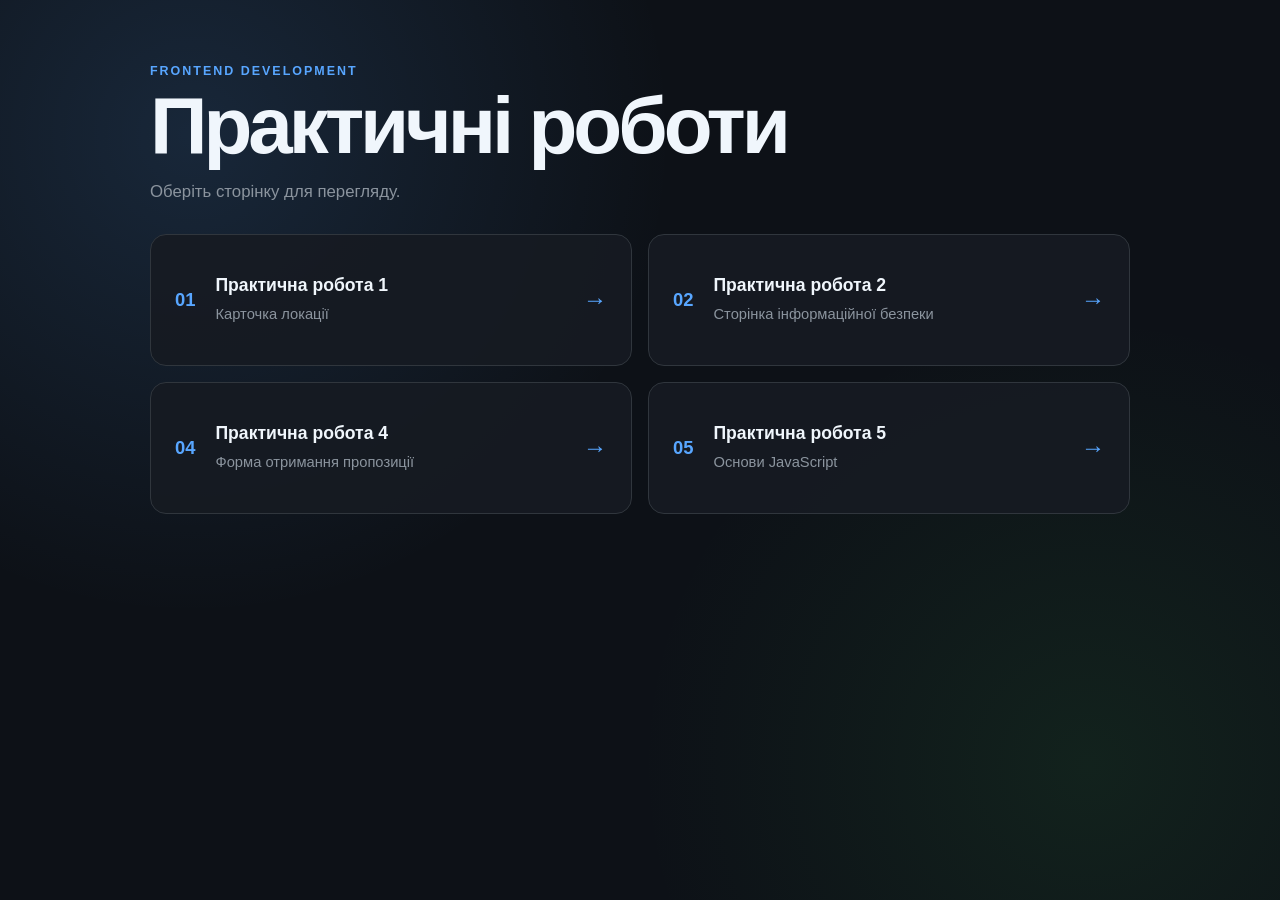
==== index.html @ 854cbe30 "add push to github pages workflow" ====
<!doctype html>
<html lang="uk">
  <head>
    <meta charset="UTF-8">
    <meta name="viewport" content="width=device-width, initial-scale=1.0">
    <title>Практичні роботи з Frontend Development</title>
    <link rel="stylesheet" href="style.css">
  </head>
  <body>
    <main class="menu">
      <header class="menu__header">
        <p class="menu__eyebrow">Frontend Development</p>
        <h1>Практичні роботи</h1>
        <p class="menu__description">Оберіть сторінку для перегляду.</p>
      </header>

      <nav class="menu__grid" aria-label="Практичні роботи">
        <a class="menu__card" href="task1/">
          <span class="menu__number">01</span>
          <span class="menu__content">
            <strong>Практична робота 1</strong>
            <small>Карточка локації</small>
          </span>
          <span class="menu__arrow" aria-hidden="true">→</span>
        </a>

        <a class="menu__card" href="task2/">
          <span class="menu__number">02</span>
          <span class="menu__content">
            <strong>Практична робота 2</strong>
            <small>Сторінка інформаційної безпеки</small>
          </span>
          <span class="menu__arrow" aria-hidden="true">→</span>
        </a>

        <a class="menu__card" href="task4/">
          <span class="menu__number">04</span>
          <span class="menu__content">
            <strong>Практична робота 4</strong>
            <small>Форма отримання пропозиції</small>
          </span>
          <span class="menu__arrow" aria-hidden="true">→</span>
        </a>

        <a class="menu__card" href="task5/">
          <span class="menu__number">05</span>
          <span class="menu__content">
            <strong>Практична робота 5</strong>
            <small>Основи JavaScript</small>
          </span>
          <span class="menu__arrow" aria-hidden="true">→</span>
        </a>
      </nav>
    </main>
  </body>
</html>
---- style.css ----
:root {
  color-scheme: dark;
  font-family: "Segoe UI", Arial, sans-serif;
  background: #0d1117;
  color: #f0f6fc;
}

* {
  box-sizing: border-box;
}

body {
  min-width: 320px;
  min-height: 100vh;
  margin: 0;
  background:
    radial-gradient(circle at 15% 15%, rgba(88, 166, 255, 0.15), transparent 30rem),
    radial-gradient(circle at 85% 85%, rgba(63, 185, 80, 0.1), transparent 28rem),
    #0d1117;
}

.menu {
  width: min(980px, calc(100% - 32px));
  margin: 0 auto;
  padding: 64px 0;
}

.menu__header {
  margin-bottom: 32px;
}

.menu__eyebrow {
  margin: 0 0 8px;
  color: #58a6ff;
  font-size: 0.78rem;
  font-weight: 800;
  letter-spacing: 0.16em;
  text-transform: uppercase;
}

.menu h1 {
  margin: 0;
  font-size: clamp(2.2rem, 7vw, 5rem);
  line-height: 1;
  letter-spacing: -0.05em;
}

.menu__description {
  margin: 16px 0 0;
  color: #8b949e;
  font-size: 1.05rem;
}

.menu__grid {
  display: grid;
  grid-template-columns: repeat(2, minmax(0, 1fr));
  gap: 16px;
}

.menu__card {
  display: grid;
  grid-template-columns: auto 1fr auto;
  align-items: center;
  gap: 20px;
  min-height: 132px;
  padding: 24px;
  border: 1px solid #30363d;
  border-radius: 16px;
  background: rgba(22, 27, 34, 0.92);
  color: inherit;
  text-decoration: none;
  transition:
    transform 180ms ease,
    border-color 180ms ease,
    background 180ms ease;
}

.menu__card:hover {
  transform: translateY(-4px);
  border-color: #58a6ff;
  background: #1c2128;
}

.menu__card:focus-visible {
  outline: 3px solid #58a6ff;
  outline-offset: 4px;
}

.menu__number {
  color: #58a6ff;
  font-size: 1.15rem;
  font-weight: 800;
}

.menu__content {
  display: flex;
  flex-direction: column;
  gap: 8px;
}

.menu__content strong {
  font-size: 1.1rem;
}

.menu__content small {
  color: #8b949e;
  font-size: 0.92rem;
  line-height: 1.4;
}

.menu__arrow {
  color: #58a6ff;
  font-size: 1.5rem;
  transition: transform 180ms ease;
}

.menu__card:hover .menu__arrow {
  transform: translateX(5px);
}

@media (max-width: 700px) {
  .menu {
    padding: 40px 0;
  }

  .menu__grid {
    grid-template-columns: 1fr;
  }

  .menu__card {
    min-height: 112px;
  }
}
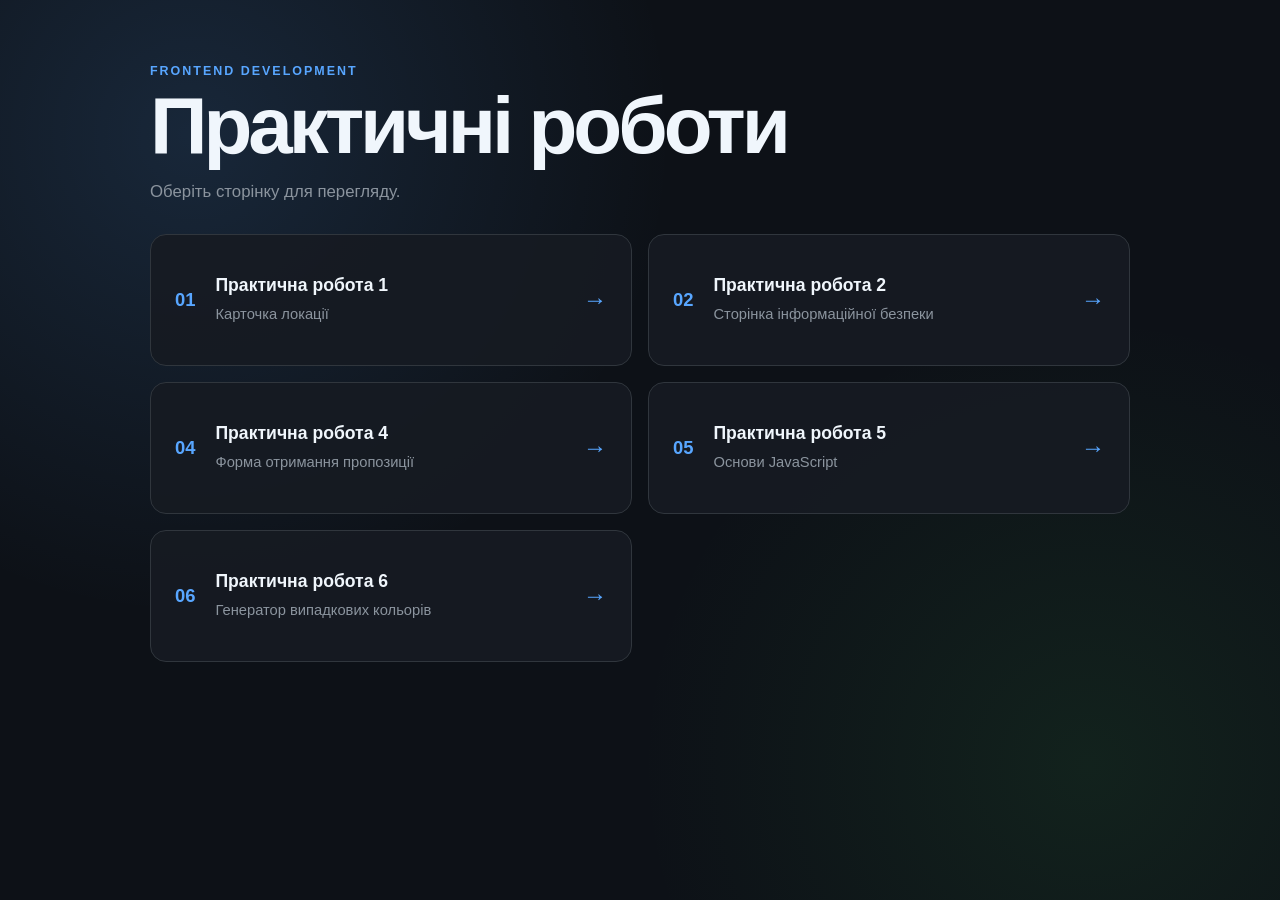
==== commit 8ab445d8: "task 6" ====
--- a/index.html
+++ b/index.html
@@ -50,6 +50,15 @@
           </span>
           <span class="menu__arrow" aria-hidden="true">→</span>
         </a>
+
+        <a class="menu__card" href="task6/">
+          <span class="menu__number">06</span>
+          <span class="menu__content">
+            <strong>Практична робота 6</strong>
+            <small>Генератор випадкових кольорів</small>
+          </span>
+          <span class="menu__arrow" aria-hidden="true">→</span>
+        </a>
       </nav>
     </main>
   </body>
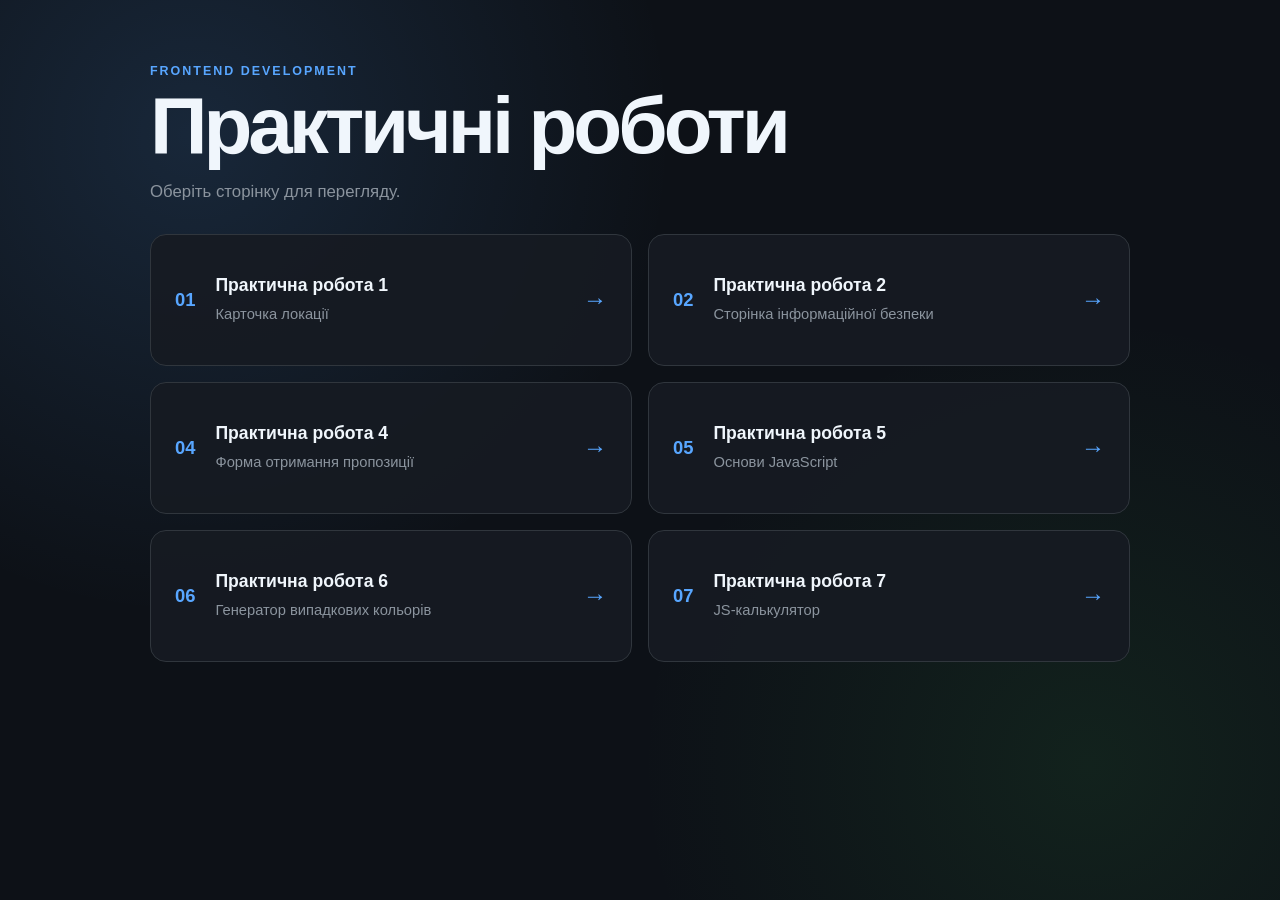
==== commit 2b3232be: "init t7" ====
--- a/index.html
+++ b/index.html
@@ -59,6 +59,15 @@
           </span>
           <span class="menu__arrow" aria-hidden="true">→</span>
         </a>
+
+        <a class="menu__card" href="task7/">
+          <span class="menu__number">07</span>
+          <span class="menu__content">
+            <strong>Практична робота 7</strong>
+            <small>JS-калькулятор</small>
+          </span>
+          <span class="menu__arrow" aria-hidden="true">→</span>
+        </a>
       </nav>
     </main>
   </body>
